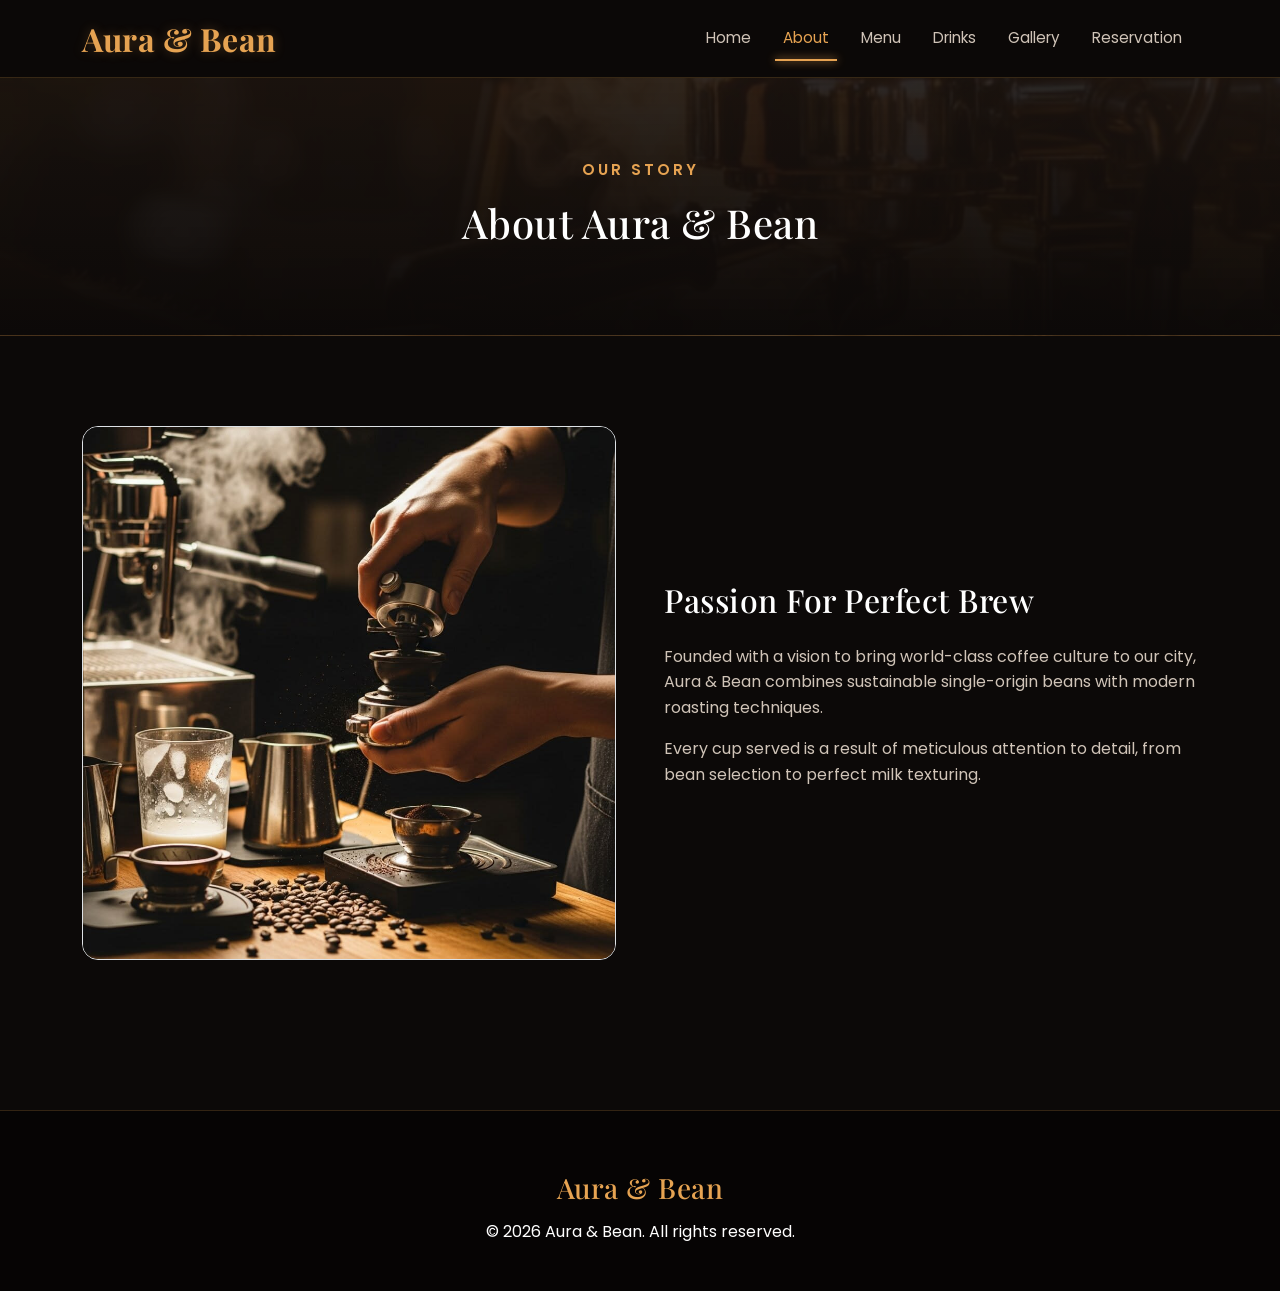
==== about.html @ ccffa237 "Asylkhan" ====
<!DOCTYPE html>
<html lang="en">
<head>
    <meta charset="UTF-8">
    <meta name="viewport" content="width=device-width, initial-scale=1.0">
    <title>About Us | Aura & Bean</title>
    <link href="https://cdn.jsdelivr.net/npm/bootstrap@5.3.3/dist/css/bootstrap.min.css" rel="stylesheet">
    <link rel="stylesheet" href="style.css">
</head>
<body>

<header class="site-header">
    <nav class="navbar navbar-expand-lg navbar-dark">
        <div class="container">
            <a class="navbar-brand logo" href="index.html">Aura & Bean</a>
            <button class="navbar-toggler" type="button" data-bs-toggle="collapse" data-bs-target="#mainNav">
                <span class="navbar-toggler-icon"></span>
            </button>
            <div class="collapse navbar-collapse" id="mainNav">
                <ul class="navbar-nav ms-auto">
                    <li class="nav-item"><a class="nav-link" href="index.html">Home</a></li>
                    <li class="nav-item"><a class="nav-link active" href="about.html">About</a></li>
                    <li class="nav-item"><a class="nav-link" href="menu.html">Menu</a></li>
                    <li class="nav-item"><a class="nav-link" href="drinks.html">Drinks</a></li>
                    <li class="nav-item"><a class="nav-link" href="gallery.html">Gallery</a></li>
                    <li class="nav-item"><a class="nav-link" href="reservation.html">Reservation</a></li>
                </ul>
            </div>
        </div>
    </nav>
</header>

<main>
    <section class="page-banner">
        <div class="container text-center">
            <p class="subtitle">OUR STORY</p>
            <h1>About Aura & Bean</h1>
        </div>
    </section>

    <section class="about-section">
        <div class="container">
            <div class="row align-items-center g-5">
                <div class="col-lg-6">
                    <img src="images/about-barista.jpg" alt="Barista preparing coffee" class="img-fluid rounded-4 border border-color" loading="lazy">
                </div>
                <div class="col-lg-6">
                    <h2 class="mb-4">Passion For Perfect Brew</h2>
                    <p class="text-muted">Founded with a vision to bring world-class coffee culture to our city, Aura & Bean combines sustainable single-origin beans with modern roasting techniques.</p>
                    <p class="text-muted">Every cup served is a result of meticulous attention to detail, from bean selection to perfect milk texturing.</p>
                </div>
            </div>
        </div>
    </section>
</main>

<footer class="site-footer">
    <div class="container text-center">
        <h3>Aura & Bean</h3>
        <p>© 2026 Aura & Bean. All rights reserved.</p>
    </div>
</footer>

<script src="https://cdn.jsdelivr.net/npm/bootstrap@5.3.3/dist/js/bootstrap.bundle.min.js"></script>
</body>
</html>
---- style.css ----
@import url('https://fonts.googleapis.com/css2?family=Playfair+Display:ital,wght@0,600;0,700;1,600&family=Poppins:wght@300;400;500;600;700&display=swap');

:root {
  --bg-main: #0c0908;
  --bg-card: rgba(26, 19, 15, 0.75);
  --bg-card-hover: rgba(40, 29, 23, 0.9);
  --primary-accent: #e6a352;
  --primary-hover: #f0b368;
  --text-main: #ffffff;
  --text-muted: #d0c4b8;
  --border-color: rgba(230, 163, 82, 0.2);
  --border-glow: rgba(230, 163, 82, 0.5);
  --font-title: 'Playfair Display', serif;
  --font-body: 'Poppins', sans-serif;
}

* {
  margin: 0;
  padding: 0;
  box-sizing: border-box;
}

body {
  background-color: var(--bg-main) !important;
  color: var(--text-main) !important;
  font-family: var(--font-body);
  line-height: 1.6;
  overflow-x: hidden;
}

h1, h2, h3, h4, .navbar-brand {
  font-family: var(--font-title);
  color: var(--text-main) !important;
  letter-spacing: 0.5px;
}

p, span, label, td, th {
  color: var(--text-main);
}

.text-muted {
  color: var(--text-muted) !important;
}

.site-header {
  background-color: rgba(12, 9, 8, 0.85);
  border-bottom: 1px solid var(--border-color);
  position: sticky;
  top: 0;
  z-index: 1000;
  backdrop-filter: blur(12px);
}

.navbar-brand.logo {
  font-size: 2rem;
  font-weight: 700;
  color: var(--primary-accent) !important;
  text-shadow: 0 0 12px rgba(230, 163, 82, 0.3);
}

.nav-link {
  color: var(--text-muted) !important;
  font-weight: 400;
  margin: 0 8px;
  position: relative;
  font-size: 0.95rem;
}

.nav-link:hover,
.nav-link.active {
  color: var(--primary-accent) !important;
}

.nav-link::after {
  content: '';
  position: absolute;
  width: 0%;
  height: 2px;
  bottom: -2px;
  left: 0;
  background-color: var(--primary-accent);
  box-shadow: 0 0 8px var(--primary-accent);
  transition: width 0.3s ease;
}

.nav-link:hover::after,
.nav-link.active::after {
  width: 100%;
}

.hero-section {
  position: relative;
  padding: 160px 0 140px 0;
  background: linear-gradient(180deg, rgba(12,9,8,0.4) 0%, rgba(12,9,8,0.85) 70%, var(--bg-main) 100%), 
              url('../images/hero-coffee.jpg') center/cover no-repeat;
  border-bottom: 1px solid var(--border-color);
}

.hero-title {
  font-size: 4rem;
  font-weight: 700;
  line-height: 1.15;
  margin-bottom: 25px;
  text-shadow: 0 4px 20px rgba(0, 0, 0, 0.8);
  background: linear-gradient(135deg, #ffffff 0%, #e0d0c0 100%);
  -webkit-background-clip: text;
  -webkit-text-fill-color: transparent;
}

.hero-subtitle {
  color: var(--text-muted) !important;
  font-size: 1.25rem;
  margin-bottom: 35px;
  max-width: 600px;
  text-shadow: 0 2px 10px rgba(0,0,0,0.9);
}

.btn-custom {
  background: linear-gradient(135deg, var(--primary-accent) 0%, #c87a28 100%);
  color: #0c0908 !important;
  font-weight: 600;
  padding: 14px 36px;
  border-radius: 30px;
  border: none;
  font-size: 1rem;
  box-shadow: 0 4px 20px rgba(230, 163, 82, 0.4);
  transition: all 0.3s ease;
}

.btn-custom:hover,
.btn-custom:focus {
  transform: translateY(-3px) scale(1.02);
  box-shadow: 0 8px 25px rgba(230, 163, 82, 0.6);
  color: #0c0908 !important;
}

.features-card {
  background: var(--bg-card);
  backdrop-filter: blur(10px);
  border: 1px solid var(--border-color);
  border-radius: 16px;
  padding: 30px 20px;
  transition: all 0.3s ease;
}

.features-card:hover {
  border-color: var(--primary-accent);
  transform: translateY(-5px);
  box-shadow: 0 10px 30px rgba(0,0,0,0.5), 0 0 15px rgba(230, 163, 82, 0.2);
}

.page-banner {
  padding: 80px 0;
  background: linear-gradient(180deg, rgba(26,19,15,0.9) 0%, var(--bg-main) 100%), url('../images/hero-coffee.jpg') center/cover no-repeat;
  border-bottom: 1px solid var(--border-color);
}

.page-banner .subtitle {
  color: var(--primary-accent) !important;
  letter-spacing: 3px;
  font-size: 0.95rem;
  font-weight: 600;
}

.menu-section, .features-section, .about-section, .gallery-section, .contact-section {
  padding: 90px 0;
}

.product-card {
  background: var(--bg-card);
  backdrop-filter: blur(8px);
  border: 1px solid var(--border-color);
  border-radius: 20px;
  overflow: hidden;
  height: 100%;
  display: flex;
  flex-direction: column;
  position: relative;
  transition: all 0.3s ease;
}

.product-card:hover {
  transform: translateY(-8px);
  border-color: var(--primary-accent);
  box-shadow: 0 12px 30px rgba(0,0,0,0.6), 0 0 20px rgba(230, 163, 82, 0.25);
  background: var(--bg-card-hover);
}

.product-card img {
  width: 100%;
  height: 240px;
  object-fit: cover;
  background-color: #1a130f;
  border-bottom: 1px solid var(--border-color);
}

.product-content {
  padding: 24px;
  display: flex;
  flex-direction: column;
  flex-grow: 1;
}

.product-content h3 {
  font-size: 1.4rem;
  margin-bottom: 10px;
}

.product-content p {
  color: var(--text-muted) !important;
  font-size: 0.92rem;
  flex-grow: 1;
  margin-bottom: 18px;
}

.product-content .price {
  font-size: 1.35rem;
  font-weight: 700;
  color: var(--primary-accent) !important;
  text-shadow: 0 0 10px rgba(230, 163, 82, 0.2);
}

.badge-tag {
  position: absolute;
  top: 15px;
  right: 15px;
  background: linear-gradient(135deg, var(--primary-accent) 0%, #c87a28 100%);
  color: #0c0908 !important;
  font-size: 0.75rem;
  font-weight: 700;
  padding: 5px 14px;
  border-radius: 20px;
  box-shadow: 0 2px 10px rgba(0,0,0,0.5);
}

.coffee-table {
  background-color: var(--bg-card) !important;
  border-radius: 16px;
  overflow: hidden;
  border: 1px solid var(--border-color);
}

.coffee-table th {
  background-color: #1f1712 !important;
  color: var(--primary-accent) !important;
  font-weight: 600;
  border-bottom: 1px solid var(--border-color) !important;
  padding: 18px;
}

.coffee-table td {
  background-color: var(--bg-card) !important;
  color: var(--text-main) !important;
  padding: 18px;
  border-bottom: 1px solid var(--border-color) !important;
}

.coffee-table tbody tr:nth-child(even) td {
  background-color: rgba(35, 25, 20, 0.8) !important;
}

.coffee-table tbody tr:hover td {
  background-color: rgba(50, 36, 28, 0.9) !important;
}

.gallery-grid {
  display: grid;
  grid-template-columns: repeat(auto-fit, minmax(280px, 1fr));
  gap: 24px;
}

.gallery-item {
  position: relative;
  border-radius: 16px;
  overflow: hidden;
  height: 270px;
  border: 1px solid var(--border-color);
  background-color: #1a130f;
}

.gallery-item img {
  width: 100%;
  height: 100%;
  object-fit: cover;
  transition: transform 0.6s ease;
}

.gallery-item:hover img {
  transform: scale(1.1);
}

.form-control, .form-select {
  background-color: var(--bg-card) !important;
  border: 1px solid var(--border-color) !important;
  color: var(--text-main) !important;
  padding: 14px 18px;
  border-radius: 12px;
}

.form-control:focus, .form-select:focus {
  background-color: var(--bg-card-hover) !important;
  border-color: var(--primary-accent) !important;
  box-shadow: 0 0 12px rgba(230, 163, 82, 0.3) !important;
}

.site-footer {
  background-color: #060404;
  border-top: 1px solid var(--border-color);
  padding: 60px 0 30px 0;
  margin-top: 60px;
}

.site-footer h3 {
  color: var(--primary-accent) !important;
  margin-bottom: 15px;
}

@media (max-width: 991px) {
  .hero-title {
    font-size: 3rem;
  }
}

@media (max-width: 768px) {
  .hero-section {
    padding: 100px 0 80px 0;
  }
  .hero-title {
    font-size: 2.3rem;
  }
}
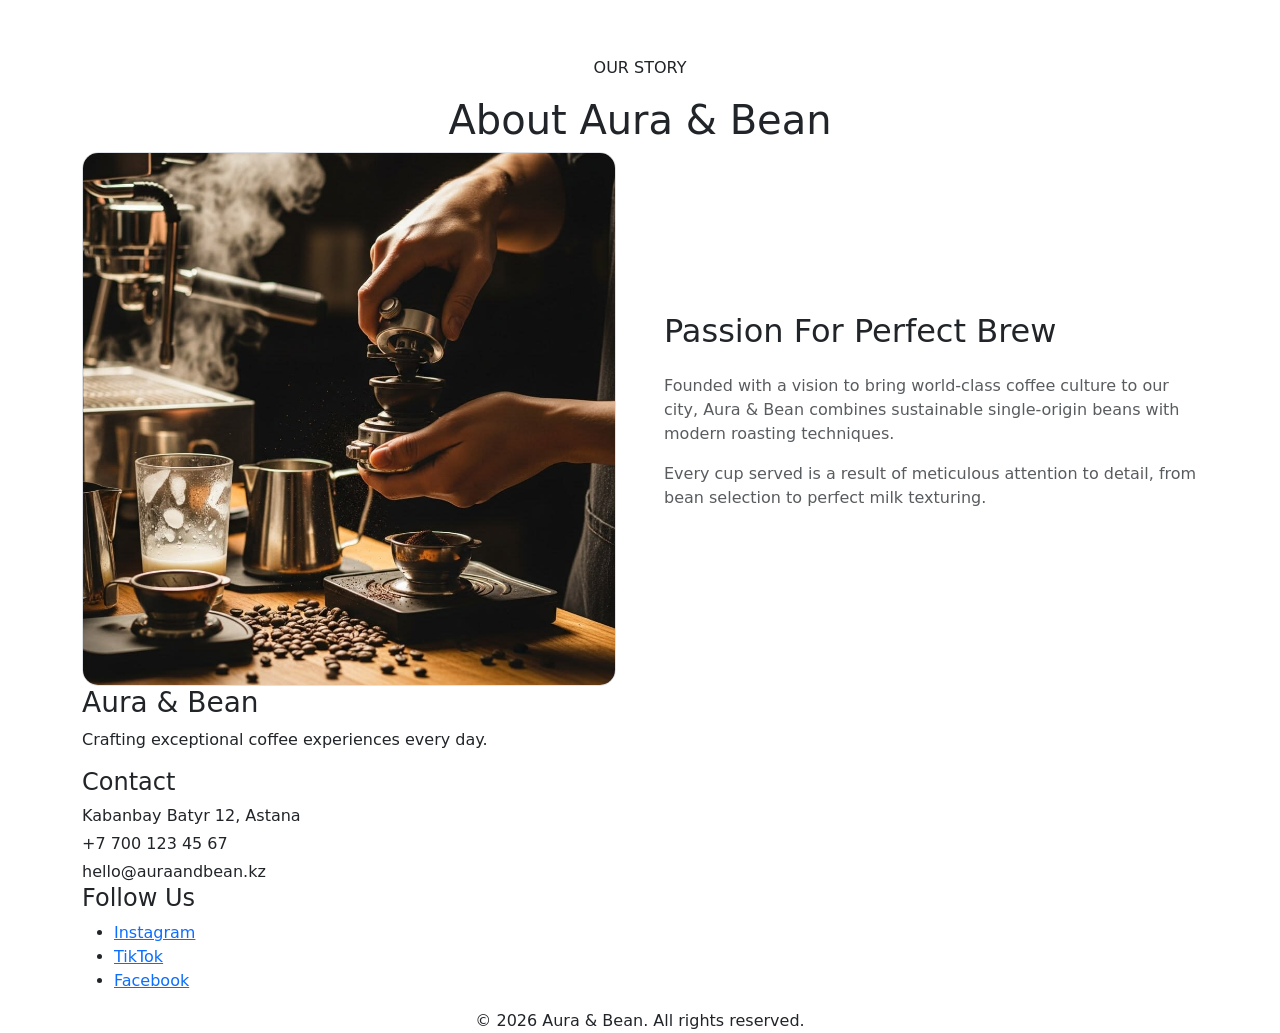
==== commit 98050230: "Muktar Aikorkem" ====
--- a/about.html
+++ b/about.html
@@ -5,7 +5,7 @@
     <meta name="viewport" content="width=device-width, initial-scale=1.0">
     <title>About Us | Aura & Bean</title>
     <link href="https://cdn.jsdelivr.net/npm/bootstrap@5.3.3/dist/css/bootstrap.min.css" rel="stylesheet">
-    <link rel="stylesheet" href="style.css">
+    <link rel="stylesheet" href="css/style.css">
 </head>
 <body>
 
@@ -24,6 +24,7 @@
                     <li class="nav-item"><a class="nav-link" href="drinks.html">Drinks</a></li>
                     <li class="nav-item"><a class="nav-link" href="gallery.html">Gallery</a></li>
                     <li class="nav-item"><a class="nav-link" href="reservation.html">Reservation</a></li>
+                    <li class="nav-item"><a class="nav-link" href="register.html">Register</a></li>
                 </ul>
             </div>
         </div>
@@ -55,12 +56,33 @@
 </main>
 
 <footer class="site-footer">
-    <div class="container text-center">
-        <h3>Aura & Bean</h3>
-        <p>© 2026 Aura & Bean. All rights reserved.</p>
+    <div class="container">
+        <div class="footer-row">
+            <div class="footer-col">
+                <h3>Aura & Bean</h3>
+                <p>Crafting exceptional coffee experiences every day.</p>
+            </div>
+            <div class="footer-col">
+                <h4>Contact</h4>
+                <p class="mb-1">Kabanbay Batyr 12, Astana</p>
+                <p class="mb-1">+7 700 123 45 67</p>
+                <p class="mb-0">hello@auraandbean.kz</p>
+            </div>
+            <div class="footer-col">
+                <h4>Follow Us</h4>
+                <ul class="social-links">
+                    <li><a href="https://instagram.com" target="_blank">Instagram</a></li>
+                    <li><a href="https://tiktok.com" target="_blank">TikTok</a></li>
+                    <li><a href="https://facebook.com" target="_blank">Facebook</a></li>
+                </ul>
+            </div>
+        </div>
+        <p class="copyright text-center mb-0">© 2026 Aura & Bean. All rights reserved.</p>
     </div>
 </footer>
 
+<script src="https://code.jquery.com/jquery-3.7.1.min.js"></script>
 <script src="https://cdn.jsdelivr.net/npm/bootstrap@5.3.3/dist/js/bootstrap.bundle.min.js"></script>
+<script src="js/script.js"></script>
 </body>
-</html>+</html>
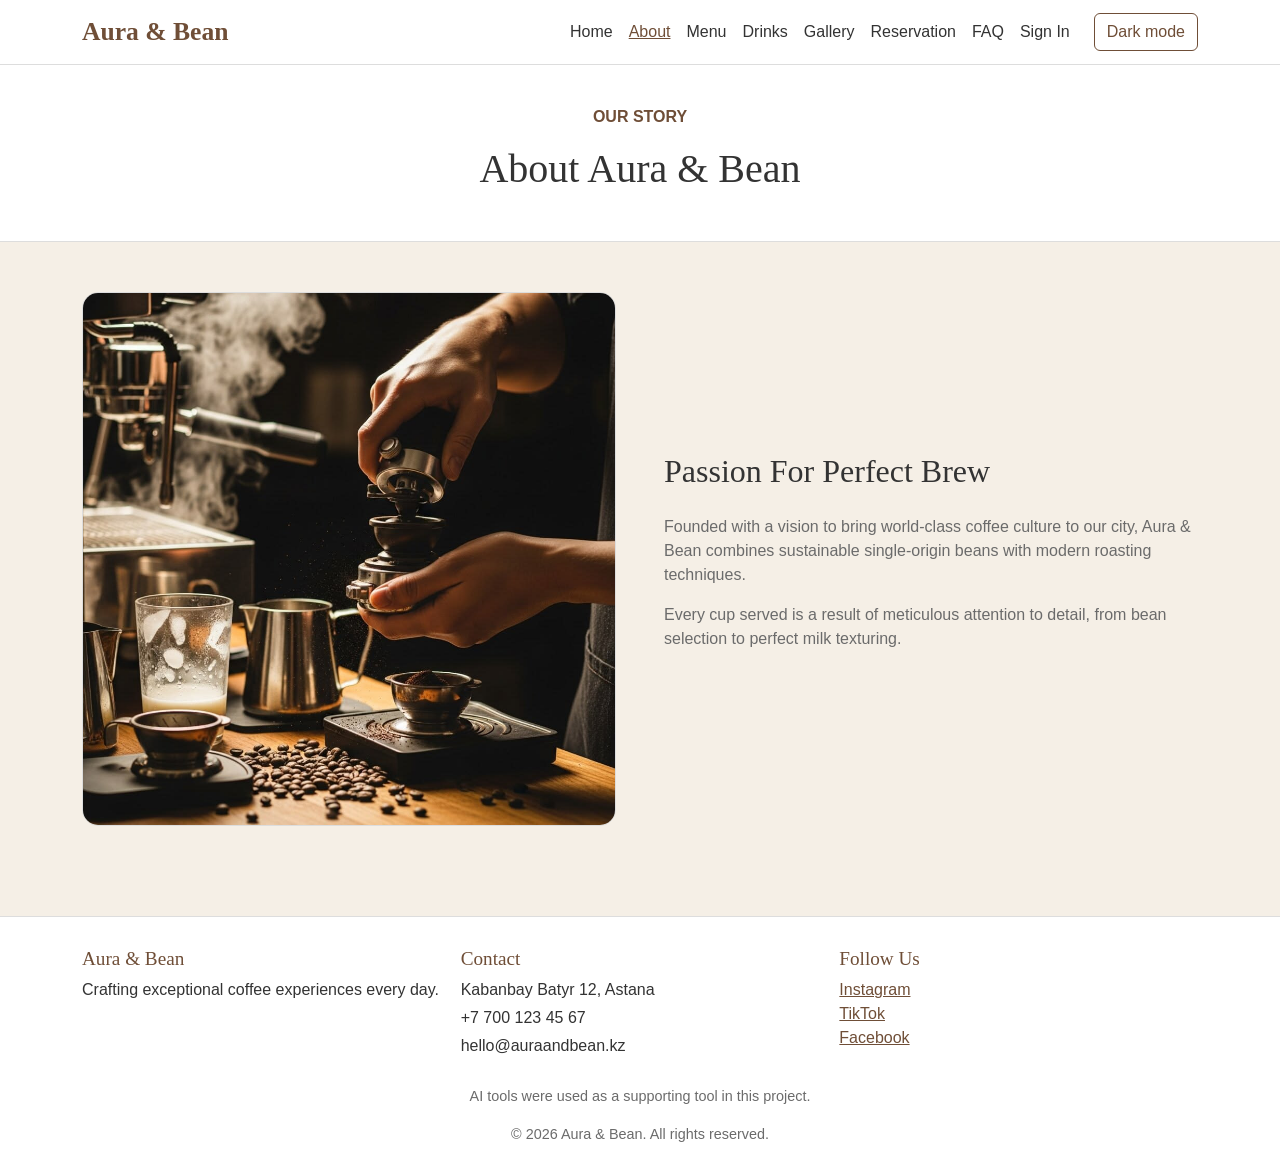
==== commit e71e254d: "Kapessova Danaiym" ====
--- a/about.html
+++ b/about.html
@@ -17,15 +17,17 @@
                 <span class="navbar-toggler-icon"></span>
             </button>
             <div class="collapse navbar-collapse" id="mainNav">
-                <ul class="navbar-nav ms-auto">
+                <ul class="navbar-nav ms-auto align-items-lg-center">
                     <li class="nav-item"><a class="nav-link" href="index.html">Home</a></li>
                     <li class="nav-item"><a class="nav-link active" href="about.html">About</a></li>
                     <li class="nav-item"><a class="nav-link" href="menu.html">Menu</a></li>
                     <li class="nav-item"><a class="nav-link" href="drinks.html">Drinks</a></li>
                     <li class="nav-item"><a class="nav-link" href="gallery.html">Gallery</a></li>
                     <li class="nav-item"><a class="nav-link" href="reservation.html">Reservation</a></li>
-                    <li class="nav-item"><a class="nav-link" href="register.html">Register</a></li>
+                    <li class="nav-item"><a class="nav-link" href="faq.html">FAQ</a></li>
+                    <li class="nav-item"><a class="nav-link" href="signin.html">Sign In</a></li>
                 </ul>
+                <button id="themeBtn" class="btn theme-btn ms-lg-3">Dark mode</button>
             </div>
         </div>
     </nav>
@@ -77,12 +79,13 @@
                 </ul>
             </div>
         </div>
+        <p class="ai-note text-center">AI tools were used as a supporting tool in this project.</p>
         <p class="copyright text-center mb-0">© 2026 Aura & Bean. All rights reserved.</p>
     </div>
 </footer>
 
 <script src="https://code.jquery.com/jquery-3.7.1.min.js"></script>
 <script src="https://cdn.jsdelivr.net/npm/bootstrap@5.3.3/dist/js/bootstrap.bundle.min.js"></script>
-<script src="js/script.js"></script>
+<script src="js/theme.js"></script>
 </body>
 </html>
--- a/css/style.css
+++ b/css/style.css
@@ -0,0 +1,313 @@
+:root {
+  --bg-main: #f5efe6;
+  --bg-card: #ffffff;
+  --accent: #6f4e37;
+  --text-main: #333333;
+  --text-muted: #6b6b6b;
+  --border-color: #dddddd;
+}
+
+body.dark-theme {
+  --bg-main: #1e1e1e;
+  --bg-card: #2b2b2b;
+  --accent: #d2a679;
+  --text-main: #f1f1f1;
+  --text-muted: #bbbbbb;
+  --border-color: #444444;
+}
+
+body {
+  background-color: var(--bg-main);
+  color: var(--text-main);
+  font-family: Arial, sans-serif;
+}
+
+h1, h2, h3, h4 {
+  font-family: Georgia, serif;
+  color: var(--text-main);
+}
+
+p, label, td, th {
+  color: var(--text-main);
+}
+
+.text-muted {
+  color: var(--text-muted) !important;
+}
+
+.text-accent {
+  color: var(--accent) !important;
+}
+
+.bg-card {
+  background-color: var(--bg-card);
+}
+
+.border-color {
+  border-color: var(--border-color) !important;
+}
+
+.site-header {
+  background-color: var(--bg-card);
+  border-bottom: 1px solid var(--border-color);
+}
+
+.navbar-brand.logo {
+  font-family: Georgia, serif;
+  font-size: 1.6rem;
+  font-weight: bold;
+  color: var(--accent);
+}
+
+.navbar-nav .nav-link {
+  color: var(--text-main);
+}
+
+.navbar-nav .nav-link:hover,
+.navbar-nav .nav-link.active {
+  color: var(--accent);
+  text-decoration: underline;
+}
+
+.navbar-toggler {
+  background-color: var(--accent);
+}
+
+.theme-btn,
+.api-btn {
+  border: 1px solid var(--accent);
+  color: var(--accent);
+  background-color: var(--bg-card);
+}
+
+.theme-btn:hover,
+.api-btn:hover,
+.api-btn.active {
+  background-color: var(--accent);
+  color: #ffffff;
+}
+
+.hero-section {
+  padding: 100px 0;
+  background-image: url('../images/hero-coffee.jpg');
+  background-size: cover;
+  background-position: center;
+}
+
+.hero-section .row {
+  background-color: rgba(0, 0, 0, 0.5);
+  padding: 30px;
+}
+
+.hero-title {
+  font-size: 2.8rem;
+  color: #ffffff;
+}
+
+.hero-subtitle {
+  color: #ffffff;
+  font-size: 1.1rem;
+}
+
+.btn-custom {
+  background-color: var(--accent);
+  color: #ffffff;
+  border: none;
+}
+
+.btn-custom:hover {
+  background-color: #5a3d2b;
+  color: #ffffff;
+}
+
+.page-banner {
+  padding: 40px 0;
+  background-color: var(--bg-card);
+  border-bottom: 1px solid var(--border-color);
+}
+
+.page-banner .subtitle {
+  color: var(--accent);
+  font-weight: bold;
+}
+
+.menu-section, .features-section, .about-section, .gallery-section, .contact-section, .faq-section {
+  padding: 50px 0;
+}
+
+.features-card,
+.product-card,
+.signin-box,
+.faq-item {
+  background-color: var(--bg-card);
+  border: 1px solid var(--border-color);
+  border-radius: 5px;
+}
+
+.features-card {
+  padding: 20px;
+}
+
+.product-card {
+  height: 100%;
+  overflow: hidden;
+}
+
+.product-card img {
+  width: 100%;
+  height: 200px;
+  object-fit: cover;
+}
+
+.product-content {
+  padding: 15px;
+}
+
+.product-content p {
+  color: var(--text-muted);
+}
+
+.price {
+  font-weight: bold;
+  color: var(--accent);
+}
+
+.coffee-table th {
+  background-color: var(--accent);
+  color: #ffffff;
+}
+
+.coffee-table td {
+  background-color: var(--bg-card);
+  color: var(--text-main);
+}
+
+.gallery-grid {
+  display: grid;
+  grid-template-columns: repeat(3, 1fr);
+  gap: 15px;
+}
+
+.gallery-item {
+  position: relative;
+  height: 220px;
+}
+
+.gallery-item img {
+  width: 100%;
+  height: 100%;
+  object-fit: cover;
+  border-radius: 5px;
+}
+
+.gallery-caption {
+  position: absolute;
+  bottom: 0;
+  left: 0;
+  width: 100%;
+  padding: 5px 10px;
+  background-color: rgba(0, 0, 0, 0.5);
+  color: #ffffff;
+}
+
+.form-control, .form-select {
+  background-color: var(--bg-card);
+  border: 1px solid var(--border-color);
+  color: var(--text-main);
+}
+
+.form-control:focus, .form-select:focus {
+  background-color: var(--bg-card);
+  color: var(--text-main);
+}
+
+#welcomeBox {
+  display: none;
+}
+
+.error-text {
+  color: red;
+}
+
+.faq-item {
+  margin-bottom: 10px;
+}
+
+.faq-question {
+  display: flex;
+  justify-content: space-between;
+  align-items: center;
+  padding: 15px;
+  cursor: pointer;
+}
+
+.faq-question h3 {
+  font-size: 1.1rem;
+  margin: 0;
+}
+
+.faq-sign {
+  color: var(--accent);
+  font-size: 1.4rem;
+}
+
+.faq-answer {
+  display: none;
+  padding: 0 15px 15px 15px;
+}
+
+.faq-answer p {
+  margin: 0;
+}
+
+.site-footer {
+  background-color: var(--bg-card);
+  border-top: 1px solid var(--border-color);
+  padding: 30px 0 20px 0;
+  margin-top: 40px;
+}
+
+.site-footer h3,
+.site-footer h4 {
+  color: var(--accent);
+  font-size: 1.2rem;
+}
+
+.footer-row {
+  display: flex;
+  justify-content: space-between;
+  gap: 20px;
+  margin-bottom: 20px;
+}
+
+.footer-col {
+  flex: 1;
+}
+
+.social-links {
+  list-style: none;
+  padding: 0;
+}
+
+.social-links a {
+  color: var(--accent);
+}
+
+.ai-note,
+.copyright {
+  color: var(--text-muted);
+  font-size: 0.9rem;
+}
+
+@media (max-width: 768px) {
+  .hero-title {
+    font-size: 2rem;
+  }
+  .gallery-grid {
+    grid-template-columns: 1fr;
+  }
+  .footer-row {
+    flex-direction: column;
+    text-align: center;
+  }
+}
